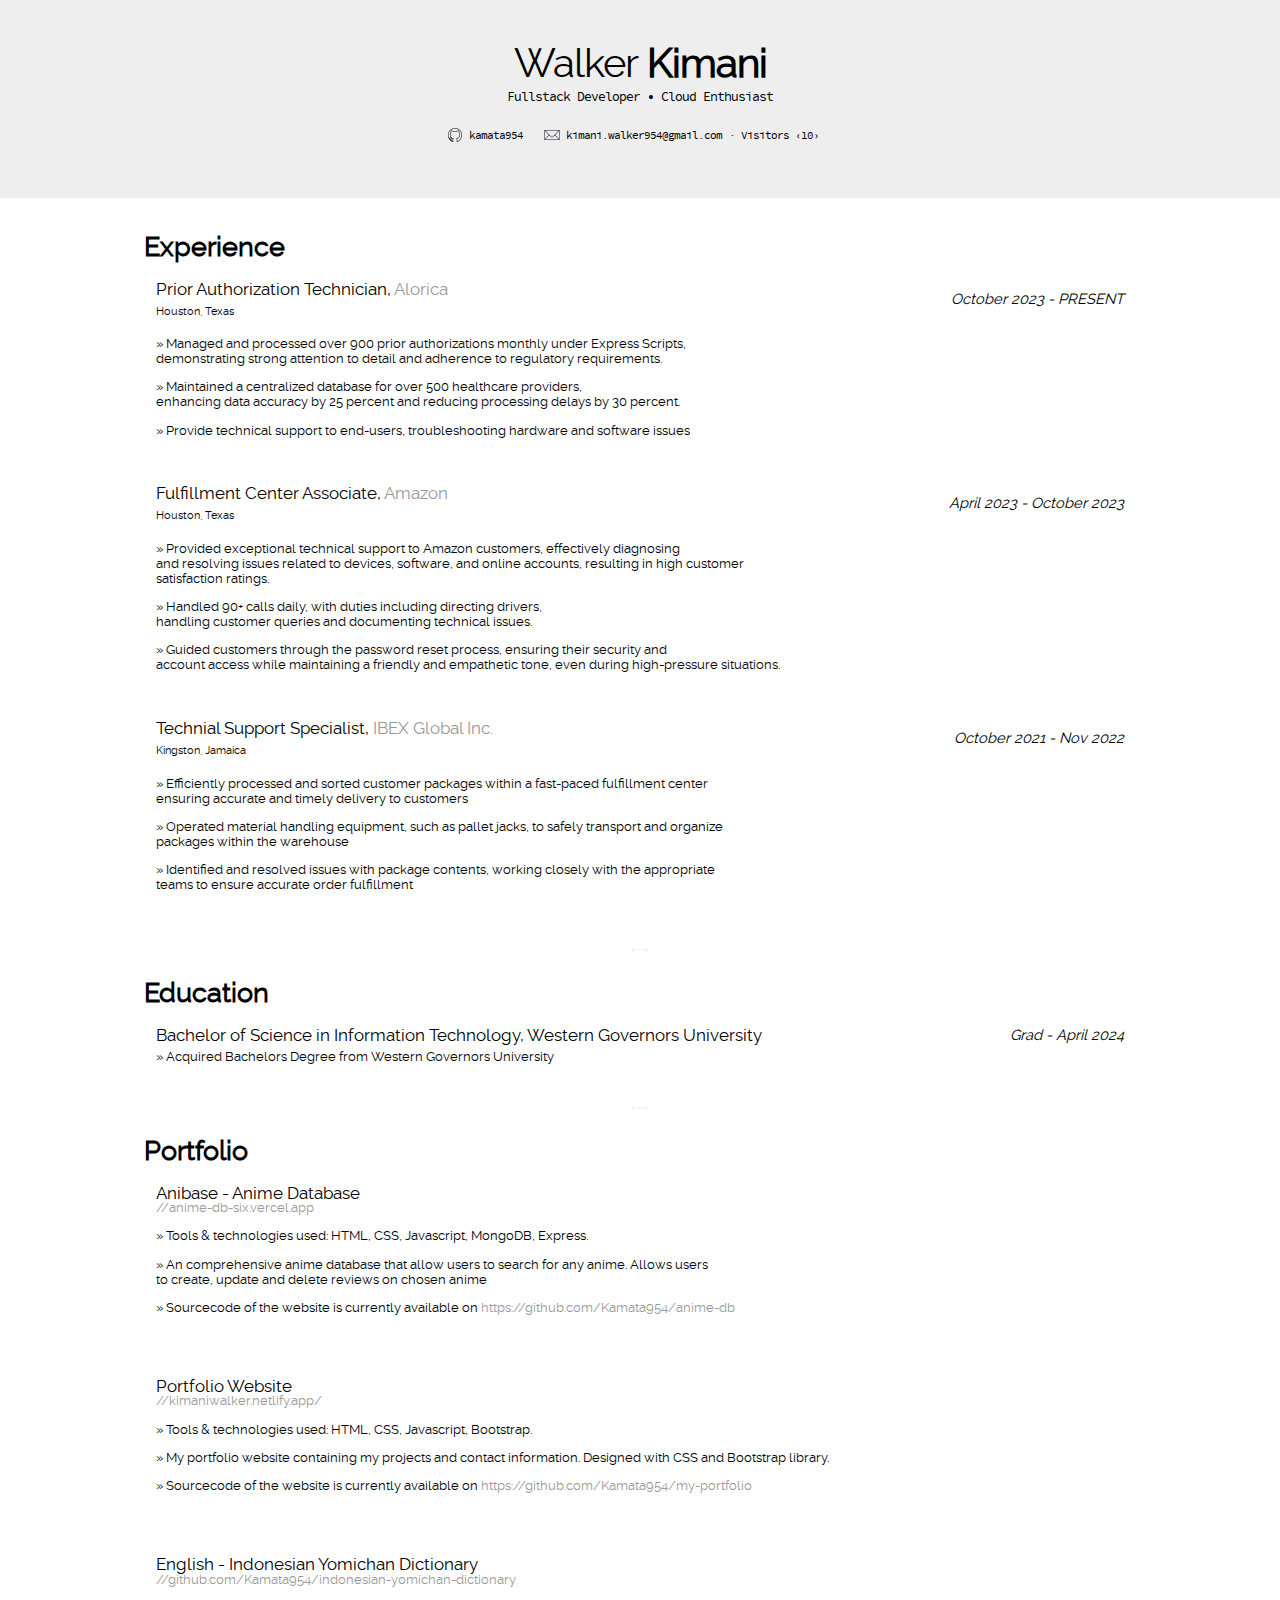
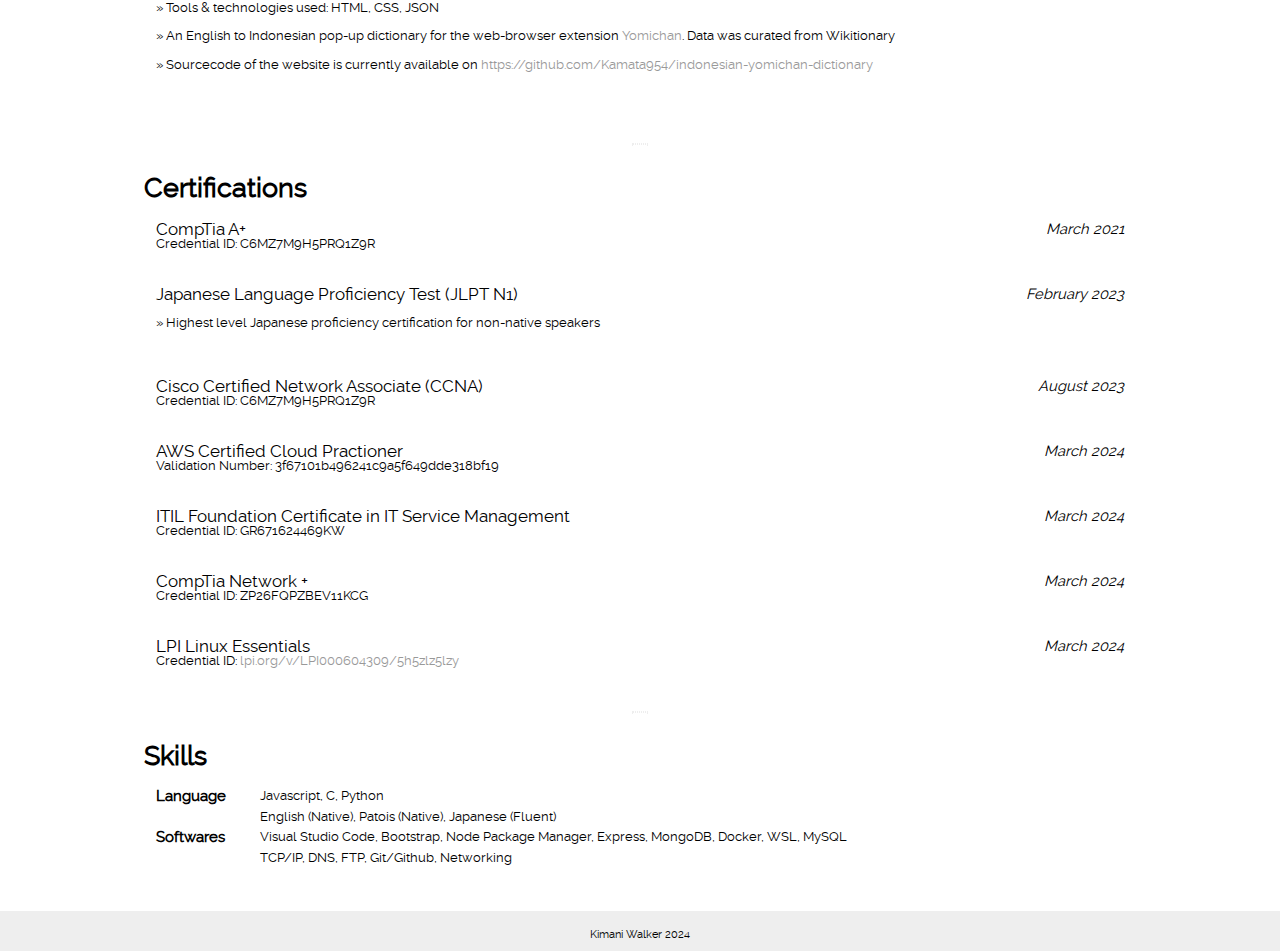
==== resume-site/index.html @ 2ffd1691 "IaC first commit" ====
<!DOCTYPE html>
<html prefix="og: http://ogp.me/ns#" lang="en"> <head>
    <meta charset="utf-8">
    <meta name="viewport" content="initial-scale=1, user-scalable=0">
    <meta name="description" content="Kimani Walker - Yet another software engineer.">
    <link rel="shortcut icon" href="favicon.ico" type="image/x-icon">
    <link rel="apple-touch-icon-precomposed" href="favicon.ico">
    <title>kimani.walker</title>
    <link href="./static/styles.css" rel="stylesheet" type="text/css">
    <script type="text/javascript" src="static/main.js"></script>
</head>
<body>
    <header>
        <div class="name"><span class="last">Walker</span> <span class="first">Kimani</span></div>
        <div class="job">Fullstack Developer &#8226; Cloud Enthusiast</div>
        <div class="info">
            <!-- Icons by W3C Creation Lab -->
            <img src="./static/img/github.png" alt="github"> <a href="https://github.com/Kamata954">kamata954</a> &emsp;
            <img src="./static/img/email.png" alt="email"> <a href="mailto:kimani.walker954@gmail.com">kimani.walker954@gmail.com</a>&thinsp; &middot;
            <a >Visitors</a>
            &lsaquo;<a id="replaceme">10</a>&rsaquo; &emsp;
            </div>
        <div class="neck"></div>
    </header>
    <div class="ram"></div>
    <div class="wrapper">
        <div class="container">
            <div class="experience">
                <h1>Experience</h1>
                <table>
                    <tr>
                        <td class="title">Prior Authorization Technician, <a href="https://www.alorica.com/">Alorica</a><br><span class="elapsed">Houston, Texas</span></td>
                        <td class="duration">October 2023 - PRESENT<span class="elapsed"><br></span></td>
                    </tr>
                    <tr>
                        <td colspan=2 class="description">
                            <p>&raquo; Managed and processed over 900 prior authorizations monthly under Express Scripts,<br> demonstrating strong attention to detail and adherence to regulatory requirements.</p>
                            <p>&raquo; Maintained a centralized database for over 500 healthcare providers, <br> enhancing data accuracy by 25 percent and reducing processing delays by 30 percent.</p>
                            <p>&raquo; Provide technical support to end-users, troubleshooting hardware and software issues</p>
                        </td>
                    </tr>
                </table>
                <table>
                    <tr>
                        <td class="title">Fulfillment Center Associate, <a href="https://www.amazon.jobs/en/">Amazon</a><br><span class="elapsed">Houston, Texas</span></td>
                        <td class="duration">April 2023 - October 2023<span class="elapsed"><br></span></td>
                    </tr>
                    <tr>
                        <td colspan=2 class="description">
                            <p>&raquo; Provided exceptional technical support to Amazon customers, effectively diagnosing <br> and resolving issues related to devices,  software, and online accounts, resulting in high customer <br> satisfaction ratings.</p>
                            <p>&raquo; Handled 90+ calls daily, with duties including directing drivers,<br> handling customer queries and documenting technical issues.</p>
                            <p>&raquo; Guided customers through the password reset process, ensuring their security and <br> account access while maintaining a friendly and empathetic tone, even during high-pressure situations.</p>
                        </td>
                    </tr>
                </table>
                <table>
                    <tr>
                        <td class="title">Technial Support Specialist, <a href="https://investors.ibex.co/news-events/news-releases/">IBEX Global Inc.</a><br><span class="elapsed">Kingston, Jamaica</span></td>
                        <td class="duration">October 2021 - Nov 2022<span class="elapsed"><br></span></td>
                    </tr>
                    <tr>
                        <td colspan=2 class="description">
                            <p>&raquo; Efficiently processed and sorted customer packages within a fast-paced fulfillment center <br> ensuring accurate and timely delivery to customers</p>
                            <p>&raquo; Operated material handling equipment, such as pallet jacks, to safely transport and organize <br> packages within the warehouse</p>
                            <p>&raquo; Identified and resolved issues with package contents, working closely with the appropriate <br> teams to ensure accurate order fulfillment</p>
                        </td>
                    </tr>
                </table>
            </div>
            <hr>
            <div class="education">
                <h1>Education</h1>
                <table>
                    <tr>
                        <td class="title">Bachelor of Science in Information Technology, Western Governors University</td>
                        <td class="duration">Grad - April 2024<span class="elapsed"><br></span></td>
                    </tr>
                    <tr>
                        <td colspan=2 class="description">&raquo; Acquired Bachelors Degree from Western Governors University
                        </td>
                    </tr>
                </table>
            </div>
            <hr>
            <div class="portfolio">
                <h1>Portfolio</h1>
                <table>
                    <tr>
                        <td class="title">Anibase - Anime Database</td>
                        <td class="duration"><span class="elapsed"><br></span></td>
                    </tr>
                    <tr>
                        <td colspan=2 class="description">
                            <div style="margin-top:-5pt;"><a href="https://anime-db-six.vercel.app/">//anime-db-six.vercel.app</a></div>
                            <p> &raquo; Tools & technologies used: HTML, CSS, Javascript, MongoDB, Express.</p>
                            <p> &raquo; An comprehensive anime database that allow users to search for any anime. Allows users <br>to create, update and delete reviews on chosen anime</p>
                            <p> &raquo; Sourcecode of the website is currently available on <a href="https://github.com/Kamata954/anime-db">https://github.com/Kamata954/anime-db</a></p>
                            <br>
                        </td>
                    </tr>
                </table>
                <table>
                    <tr>
                        <td class="title">Portfolio Website</td>
                        <td class="duration"><span class="elapsed"><br></span></td>
                    </tr>
                    <tr>
                        <td colspan=2 class="description">
                            <div style="margin-top:-5pt;"><a href="https://kimaniwalker.netlify.app/">//kimaniwalker.netlify.app/</a></div>
                            <p> &raquo; Tools & technologies used: HTML, CSS, Javascript, Bootstrap.</p>
                            <p> &raquo; My portfolio website containing my projects and contact information. Designed with CSS and Bootstrap library.</p>
                            <p> &raquo; Sourcecode of the website is currently available on <a href="https://github.com/Kamata954/my-portfolio">https://github.com/Kamata954/my-portfolio</a></p>
                            <br>
                        </td>
                    </tr>
                </table>
                <table>
                    <tr>
                        <td class="title">English - Indonesian Yomichan Dictionary</td>
                        <td class="duration"><span class="elapsed"><br></span></td>
                    </tr>
                    <tr>
                        <td colspan=2 class="description">
                            <div style="margin-top:-5pt;"><a href="https://github.com/Kamata954/indonesian-yomichan-dictionary">//github.com/Kamata954/indonesian-yomichan-dictionary</a></div>
                            <p> &raquo; Tools & technologies used: HTML, CSS, JSON</p>
                            <p> &raquo; An English to Indonesian pop-up dictionary for the web-browser extension <a href="https://foosoft.net/projects/yomichan/">Yomichan</a>. Data was curated from Wikitionary</p>
                            <p> &raquo; Sourcecode of the website is currently available on <a href="https://github.com/Kamata954/indonesian-yomichan-dictionary">https://github.com/Kamata954/indonesian-yomichan-dictionary</a></p>
                            <br>
                        </td>
                    </tr>
                </table>
            </div>
            <hr>

            <div class="patent">
                <h1>Certifications</h1>
                <table>
                    <tr>
                        <td class="title">CompTia A+ </td>
                        <td class="duration">March 2021</td>
                    </tr>
                    <tr>
                        <td colspan=2 class="description">
                            <div style="margin-top:-5pt;">Credential ID: C6MZ7M9H5PRQ1Z9R</div>
                        </td>
                    </tr>
                </table>
                <table>
                    <tr>
                        <td class="title">Japanese Language Proficiency Test (JLPT N1) </td>
                        <td class="duration">February 2023</td>
                    </tr>
                    <tr>
                        <td colspan=2 class="description">
                            <div style="margin-top:-5pt;"></div>
                            <p>&raquo; Highest level Japanese proficiency certification for non-native speakers</p>
                        </td>
                    </tr>
                </table>
                <table>
                    <tr>
                        <td class="title">Cisco Certified Network Associate (CCNA)</td>
                        <td class="duration">August 2023</td>
                    </tr>
                    <tr>
                        <td colspan=2 class="description">
                            <div style="margin-top:-5pt;">Credential ID: C6MZ7M9H5PRQ1Z9R </div>
                        </td>
                    </tr>
                </table>
                <table>
                    <tr>
                        <td class="title">AWS Certified Cloud Practioner</td>
                        <td class="duration">March 2024</td>
                    </tr>
                    <tr>
                        <td colspan=2 class="description">
                            <div style="margin-top:-5pt;">Validation Number: 3f67101b496241c9a5f649dde318bf19 </div>
                        </td>
                    </tr>
                </table>
                <table>
                    <tr>
                        <td class="title">ITIL Foundation Certificate in IT Service Management</td>
                        <td class="duration">March 2024</td>
                    </tr>
                    <tr>
                        <td colspan=2 class="description">
                            <div style="margin-top:-5pt;">Credential ID: GR671624469KW </div>
                        </td>
                    </tr>
                </table>
                <table>
                    <tr>
                        <td class="title">CompTia Network +</td>
                        <td class="duration">March 2024</td>
                    </tr>
                    <tr>
                        <td colspan=2 class="description">
                            <div style="margin-top:-5pt;">Credential ID: ZP26FQPZBEV11KCG </div>
                        </td>
                    </tr>
                </table>
                <table>
                    <tr>
                        <td class="title">LPI Linux Essentials</td>
                        <td class="duration">March 2024</td>
                    </tr>
                    <tr>
                        <td colspan=2 class="description">
                            <div style="margin-top:-5pt;">Credential ID: <a href="lpi.org/v/LPI000604309/5h5zlz5lzy">lpi.org/v/LPI000604309/5h5zlz5lzy</a></div>
                        </td>
                    </tr>
                </table>
            </div>
            <hr>
            <div class="skills">
                <h1>Skills</h1>
                <table>
                    <tr>
                        <td class="title">Language</td>
                        <td class="description">Javascript, C, Python</td>
                    </tr>
                    <tr>
                        <td class="title"></td>
                        <td class="description">English (Native), Patois (Native), Japanese (Fluent)</td>
                    </tr>
                    <tr>
                        <td class="title">Softwares</td>
                        <td class="description">Visual Studio Code, Bootstrap, Node Package Manager, Express, MongoDB, Docker, WSL, MySQL</td>
                    </tr>
                    <tr>
                        <td class="title"></td>
                        <td class="description">TCP/IP, DNS, FTP, Git/Github, Networking</td>
                    </tr>
                </table>
            </div>
        </div>
    </div>
    <footer>
        Kimani Walker 2024
    </footer>
   </body>
</html>
---- resume-site/static/styles.css ----
/*
           d8                            
   d88~\ _d88__ Y88b  / 888-~88e  888-~\ 
  C888    888    Y888/  888  888b 888    
   Y88b   888     Y8/   888  8888 888    
    888D  888      Y    888  888P 888    
  \_88P   "88_/   /     888-_88"  888    
                _/      888              

                   Copyright 2016 stypr.

*/

@font-face {
    font-family: 'Raleway';
    src: local('Raleway'), url('./font/raleway-regular-webfont.eot');
    src: url('./font/raleway-regular-webfont.eot?#iefix') format('embedded-opentype'),
         url('./font/raleway-regular-webfont.woff2') format('woff2'),
         url('./font/raleway-regular-webfont.woff') format('woff'),
         url('./font/raleway-regular-webfont.ttf') format('truetype'),
         url('./font/raleway-regular-webfont.svg#ralewayregular') format('svg');
    font-weight: normal;
    font-style: normal;
}

@font-face {
    font-family: 'Source Code Pro';
    src: local('Source Code Pro'), url('./font/sourcecodepro-regular-webfont.eot');
    src: url('./font/sourcecodepro-regular-webfont.eot?#iefix') format('embedded-opentype'),
         url('./font/sourcecodepro-regular-webfont.woff2') format('woff2'),
         url('./font/sourcecodepro-regular-webfont.woff') format('woff'),
         url('./font/sourcecodepro-regular-webfont.ttf') format('truetype'),
         url('./font/sourcecodepro-regular-webfont.svg#source_code_proregular') format('svg');
    font-weight: normal;
    font-style: normal;
}

* {
    font-family: "Raleway", sans-serif;
}

body,
html {
    background-color:#eee;
    margin: 0;
    padding: 0;
}

a:link, a:visited {
    color: #999;
    text-decoration: none;
}

a:active,
a:hover {
    color: #777;
}

header {
    background-color: #eee;
    width: 100%;
    height: 145px;
    padding-top: 30pt;
    text-align: center;
    margin-bottom: 10pt;
}


header a:link,
header a:visited {
    color: #000;
    text-decoration: none;
}

header a:active,
header a:hover {
    color: #777;
    text-decoration:underline;
}

header img {
    margin-bottom:-3pt;
    width:16px;
    image-rendering: auto;
}

header * {
    font-family: "Source Code Pro", monospace;
    letter-spacing: -1px;
}

header .name * {
    font-family: "Raleway";
    font-size: 30pt;
}

header .name .last {
    font-size: 30pt;
}

header .name .first {
    font-weight: 600;
}

header .job {
    font-size: 10pt;
}

header .info {
    font-size: 8pt;
    padding-top: 15pt;
    padding-left: 10pt;
    padding-right: 10pt;
}

@media (max-width:500px){
    header img{
        width: 14px;
    }
    header .info a{
        font-size: 7pt;
    }
}

header .neck {
    margin: 0 auto; 
    background: url(./logo.png) no-repeat center center; 
    width:32px; height:32px;
    background-size: cover;
    opacity:0.45;
    margin:5px 5px;
    bottom:0;
    right:0;
    position:fixed;
    image-rendering: auto;
}

.wrapper{
    width:100%;
    background-color:#fff;
}

.container {
    background-color: #fff;
    max-width: 1000px;
    margin: 0 auto;
    padding-top: 15px;
    padding-bottom: 30px;
}

.container hr {
    width: 10pt;
    border: 1px dotted #eee;
    margin-top: 20pt;
    margin-bottom: 20pt;
}

.container h1 {
    padding-left: 3pt;
    margin-bottom: 0pt;
    font-size: 20pt;
    font-weight: 600;
}

.container table {
    width: 100%;
    padding: 10pt;
}

.container table .title {
    font-weight: 500;
    font-size: 13pt;
}

.container table .duration {
    font-size: 11pt;
    font-weight: 300;
    text-align: right;
    font-style: italic;
}

.container table .description {
    font-size: 10pt;
    font-weight: 300;
}

.container .note {
    font-size: 11pt;
    padding-left: 10pt;
    font-weight: 300;
}

.container .achievement table .year {
    font-weight: 300;
    font-size: 11pt;
    padding-left: 20pt;
    width: 40px;
}

.container .achievement table .description {
    font-weight: 400;
    font-size: 11pt;
}

.container .skills .title {
    font-weight: 600;
    font-size: 11pt;
    width: 100px;
}

footer {
    background-color: #eee;
    text-align: center;
    font-size: 8pt;
    padding-top: 10px;
    padding-bottom:2pt;
    width: 100%;
    min-height: 10pt;
    margin-top: 5pt;
    margin-bottom:5pt;
}

.elapsed {
    font-size: 8pt;
}

.progress-container {
    width:100%;
    height:1em;
    position:relative;
    background-color:#f1f1f1;
    /*margin: 0px 10px; */
}

.progressbar {
    background-color:#757575;
    height:100%;
    position:absolute;
    line-height:inherit;
}

.progress-status {
    padding:0;
    margin:0;
    font-size:9pt;
    display:inline;
}

.right {
    float: right;
}

@media(max-width:800px){
    body{
        margin-left: 0;
        margin-right: 0;
    }
}
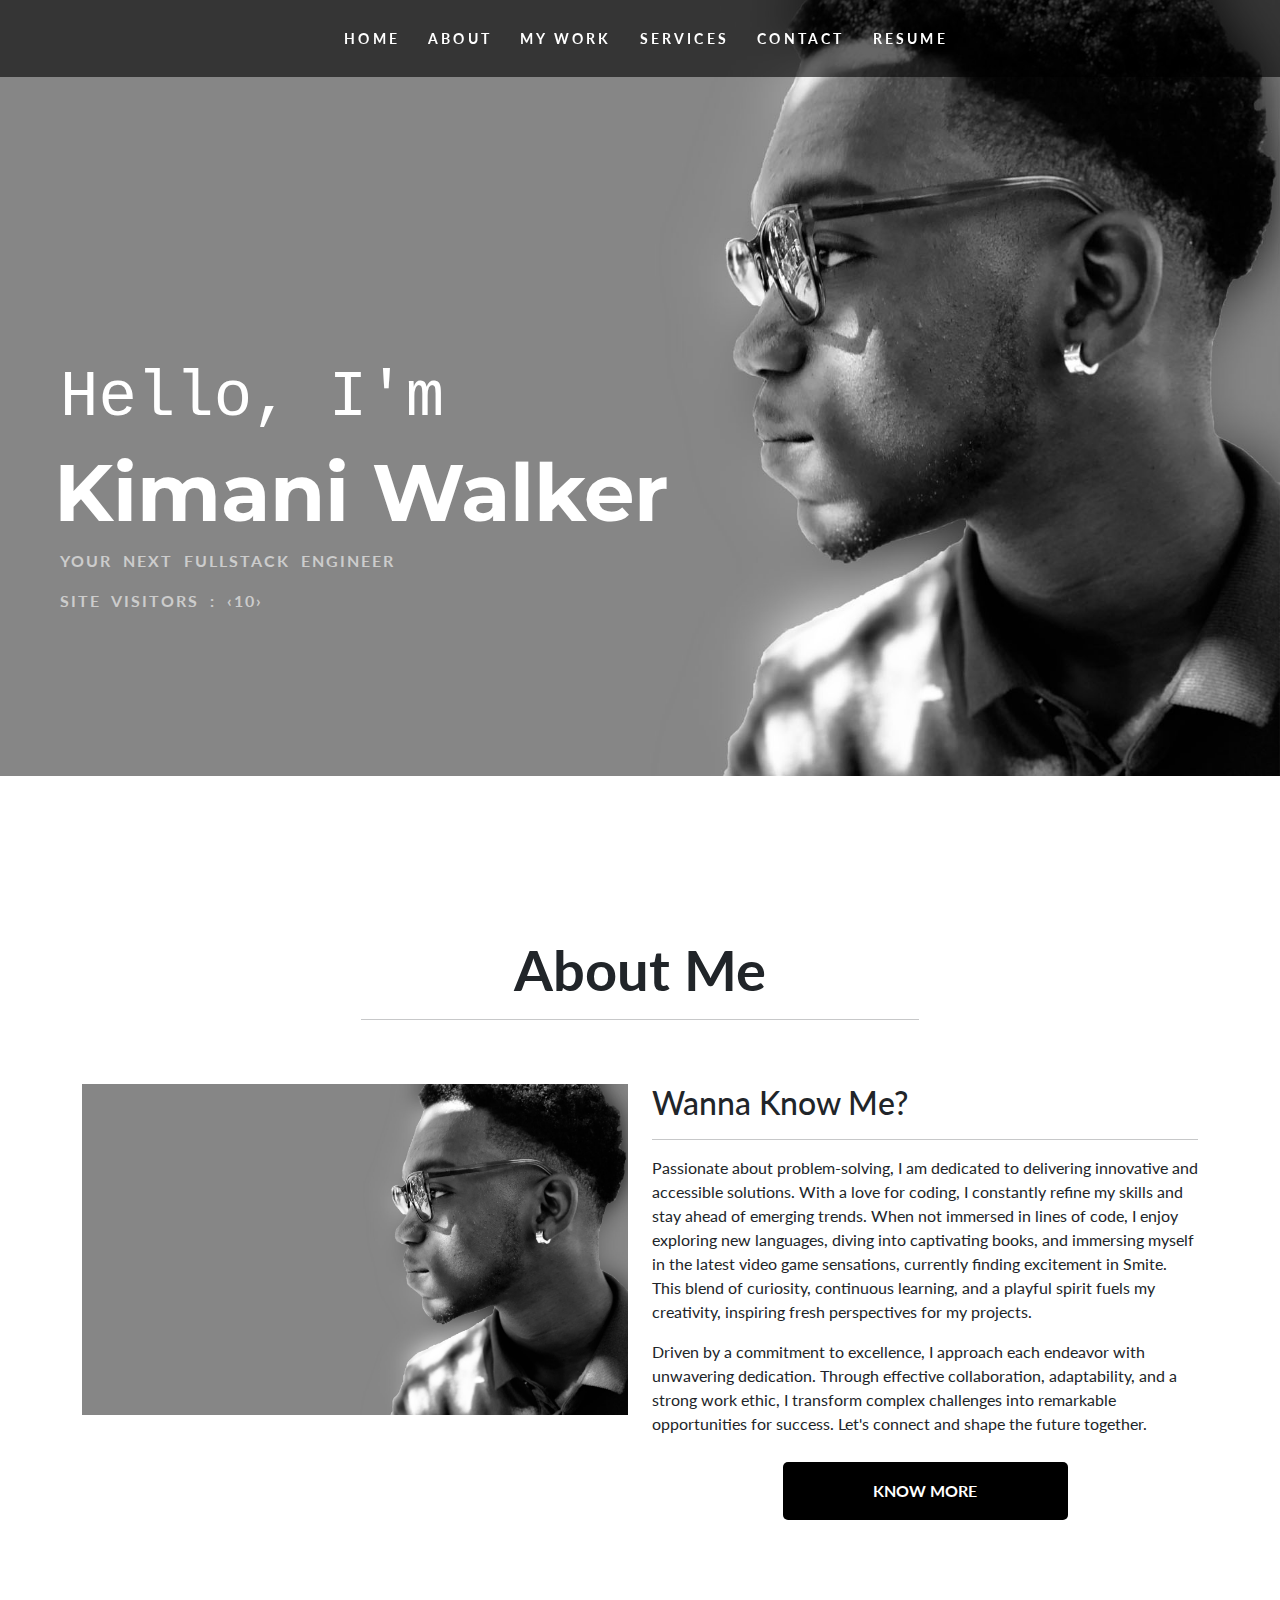
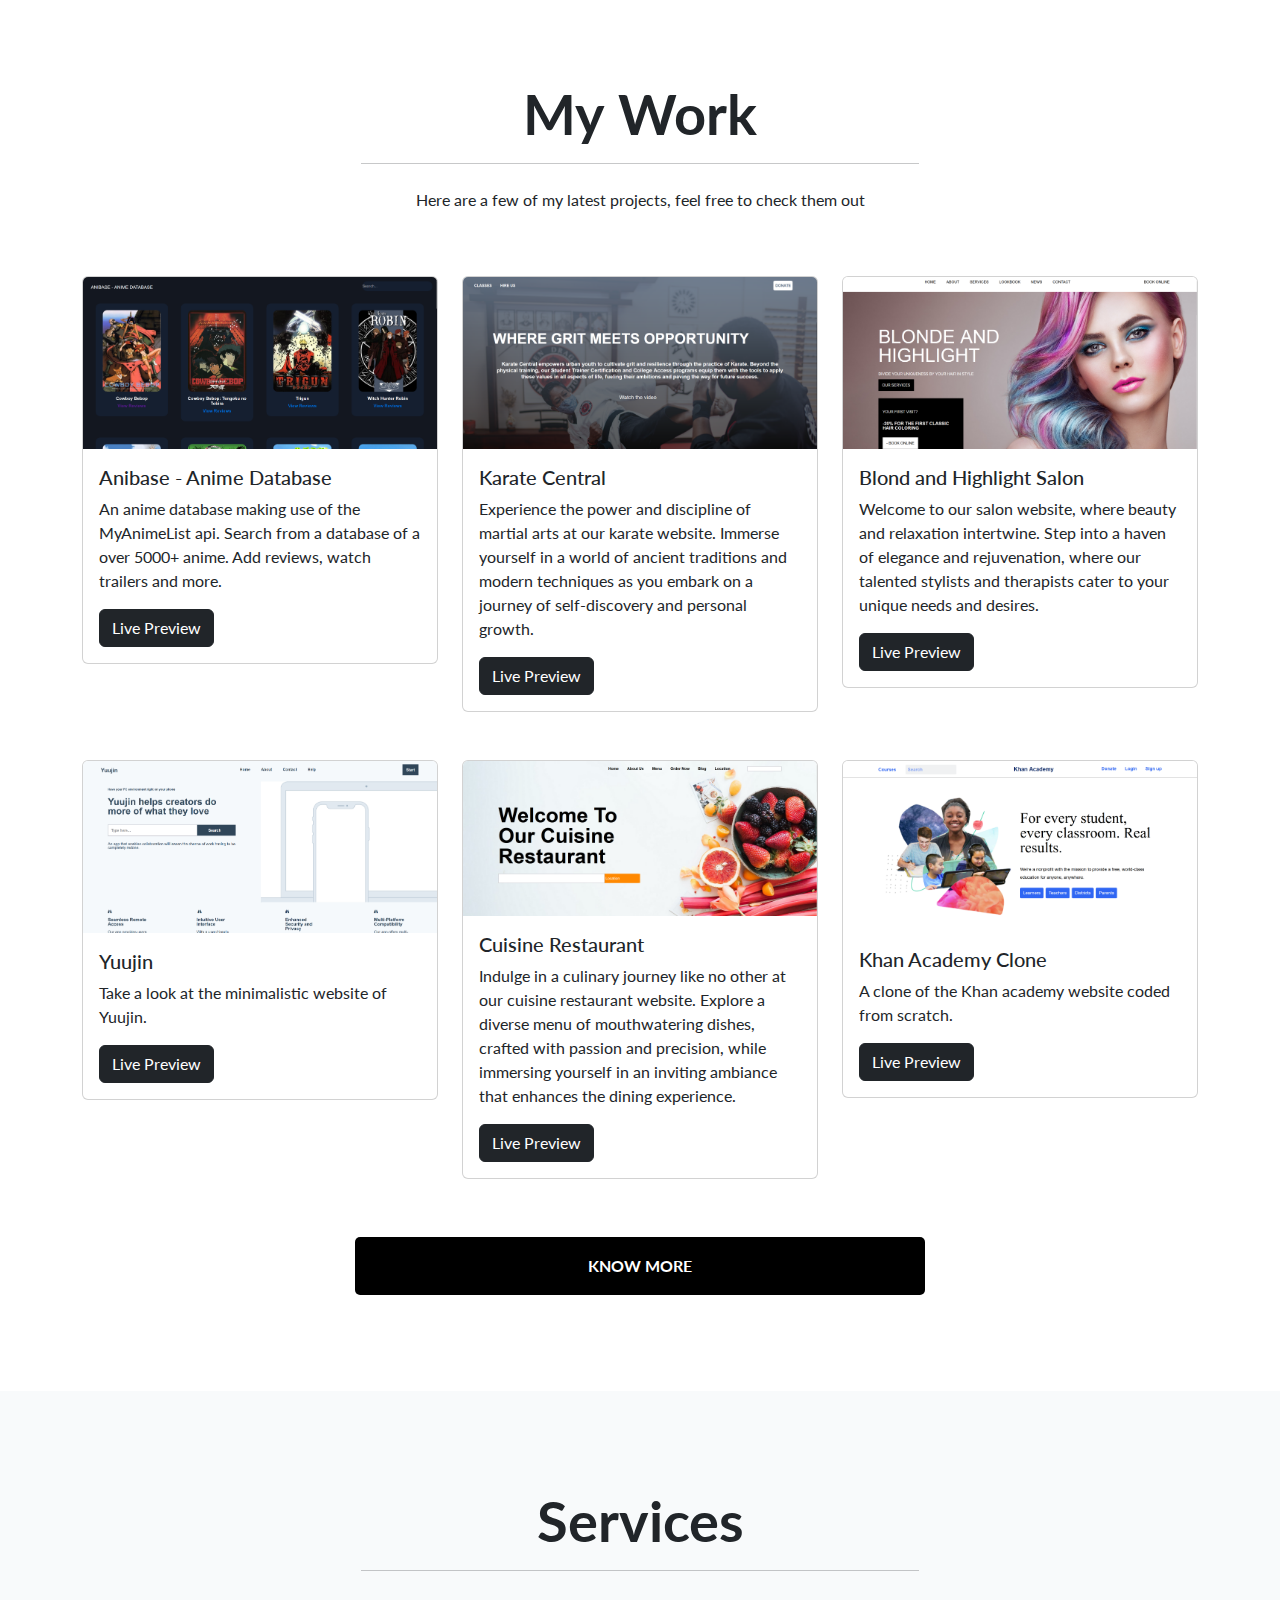
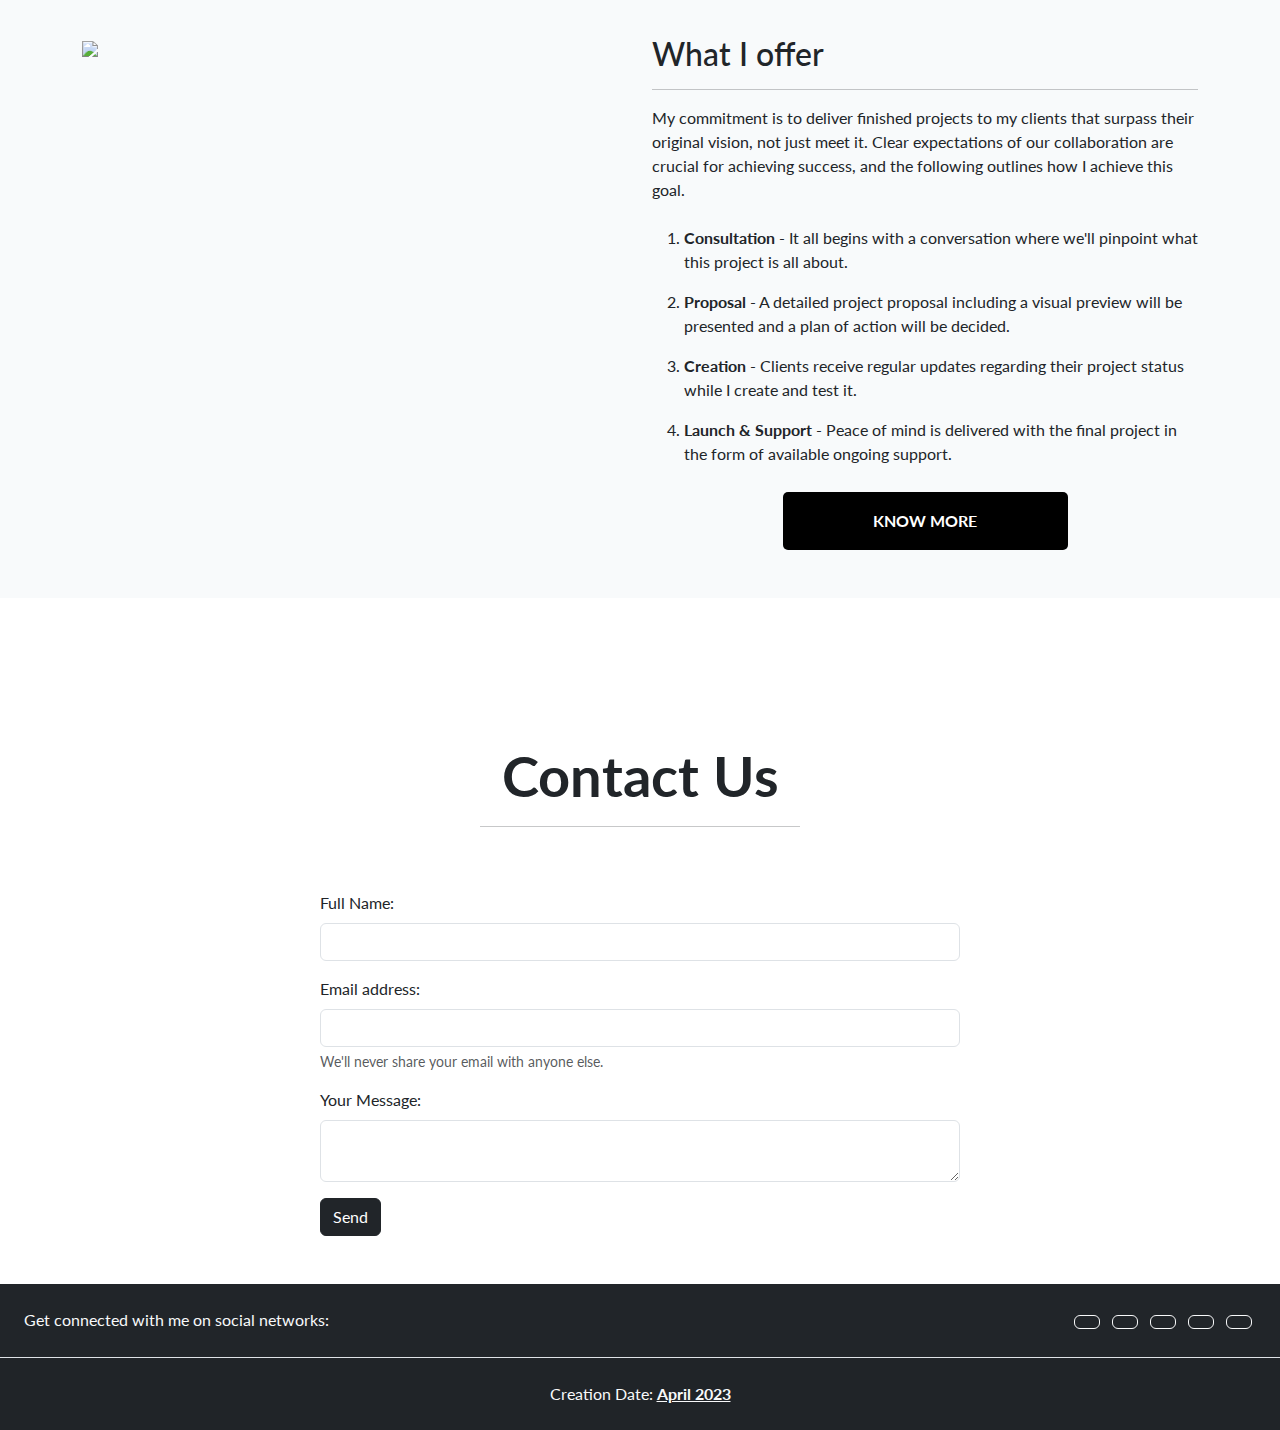
==== commit 3fe24f45: "updated to cloud portfolio/resume" ====
--- a/resume-site/index.html
+++ b/resume-site/index.html
@@ -1,244 +1,297 @@
-<!DOCTYPE html>
-<html prefix="og: http://ogp.me/ns#" lang="en"> <head>
-    <meta charset="utf-8">
-    <meta name="viewport" content="initial-scale=1, user-scalable=0">
-    <meta name="description" content="Kimani Walker - Yet another software engineer.">
-    <link rel="shortcut icon" href="favicon.ico" type="image/x-icon">
-    <link rel="apple-touch-icon-precomposed" href="favicon.ico">
-    <title>kimani.walker</title>
-    <link href="./static/styles.css" rel="stylesheet" type="text/css">
-    <script type="text/javascript" src="static/main.js"></script>
-</head>
-<body>
-    <header>
-        <div class="name"><span class="last">Walker</span> <span class="first">Kimani</span></div>
-        <div class="job">Fullstack Developer &#8226; Cloud Enthusiast</div>
-        <div class="info">
-            <!-- Icons by W3C Creation Lab -->
-            <img src="./static/img/github.png" alt="github"> <a href="https://github.com/Kamata954">kamata954</a> &emsp;
-            <img src="./static/img/email.png" alt="email"> <a href="mailto:kimani.walker954@gmail.com">kimani.walker954@gmail.com</a>&thinsp; &middot;
-            <a >Visitors</a>
-            &lsaquo;<a id="replaceme">10</a>&rsaquo; &emsp;
-            </div>
-        <div class="neck"></div>
-    </header>
-    <div class="ram"></div>
-    <div class="wrapper">
-        <div class="container">
-            <div class="experience">
-                <h1>Experience</h1>
-                <table>
-                    <tr>
-                        <td class="title">Prior Authorization Technician, <a href="https://www.alorica.com/">Alorica</a><br><span class="elapsed">Houston, Texas</span></td>
-                        <td class="duration">October 2023 - PRESENT<span class="elapsed"><br></span></td>
-                    </tr>
-                    <tr>
-                        <td colspan=2 class="description">
-                            <p>&raquo; Managed and processed over 900 prior authorizations monthly under Express Scripts,<br> demonstrating strong attention to detail and adherence to regulatory requirements.</p>
-                            <p>&raquo; Maintained a centralized database for over 500 healthcare providers, <br> enhancing data accuracy by 25 percent and reducing processing delays by 30 percent.</p>
-                            <p>&raquo; Provide technical support to end-users, troubleshooting hardware and software issues</p>
-                        </td>
-                    </tr>
-                </table>
-                <table>
-                    <tr>
-                        <td class="title">Fulfillment Center Associate, <a href="https://www.amazon.jobs/en/">Amazon</a><br><span class="elapsed">Houston, Texas</span></td>
-                        <td class="duration">April 2023 - October 2023<span class="elapsed"><br></span></td>
-                    </tr>
-                    <tr>
-                        <td colspan=2 class="description">
-                            <p>&raquo; Provided exceptional technical support to Amazon customers, effectively diagnosing <br> and resolving issues related to devices,  software, and online accounts, resulting in high customer <br> satisfaction ratings.</p>
-                            <p>&raquo; Handled 90+ calls daily, with duties including directing drivers,<br> handling customer queries and documenting technical issues.</p>
-                            <p>&raquo; Guided customers through the password reset process, ensuring their security and <br> account access while maintaining a friendly and empathetic tone, even during high-pressure situations.</p>
-                        </td>
-                    </tr>
-                </table>
-                <table>
-                    <tr>
-                        <td class="title">Technial Support Specialist, <a href="https://investors.ibex.co/news-events/news-releases/">IBEX Global Inc.</a><br><span class="elapsed">Kingston, Jamaica</span></td>
-                        <td class="duration">October 2021 - Nov 2022<span class="elapsed"><br></span></td>
-                    </tr>
-                    <tr>
-                        <td colspan=2 class="description">
-                            <p>&raquo; Efficiently processed and sorted customer packages within a fast-paced fulfillment center <br> ensuring accurate and timely delivery to customers</p>
-                            <p>&raquo; Operated material handling equipment, such as pallet jacks, to safely transport and organize <br> packages within the warehouse</p>
-                            <p>&raquo; Identified and resolved issues with package contents, working closely with the appropriate <br> teams to ensure accurate order fulfillment</p>
-                        </td>
-                    </tr>
-                </table>
-            </div>
-            <hr>
-            <div class="education">
-                <h1>Education</h1>
-                <table>
-                    <tr>
-                        <td class="title">Bachelor of Science in Information Technology, Western Governors University</td>
-                        <td class="duration">Grad - April 2024<span class="elapsed"><br></span></td>
-                    </tr>
-                    <tr>
-                        <td colspan=2 class="description">&raquo; Acquired Bachelors Degree from Western Governors University
-                        </td>
-                    </tr>
-                </table>
-            </div>
-            <hr>
-            <div class="portfolio">
-                <h1>Portfolio</h1>
-                <table>
-                    <tr>
-                        <td class="title">Anibase - Anime Database</td>
-                        <td class="duration"><span class="elapsed"><br></span></td>
-                    </tr>
-                    <tr>
-                        <td colspan=2 class="description">
-                            <div style="margin-top:-5pt;"><a href="https://anime-db-six.vercel.app/">//anime-db-six.vercel.app</a></div>
-                            <p> &raquo; Tools & technologies used: HTML, CSS, Javascript, MongoDB, Express.</p>
-                            <p> &raquo; An comprehensive anime database that allow users to search for any anime. Allows users <br>to create, update and delete reviews on chosen anime</p>
-                            <p> &raquo; Sourcecode of the website is currently available on <a href="https://github.com/Kamata954/anime-db">https://github.com/Kamata954/anime-db</a></p>
-                            <br>
-                        </td>
-                    </tr>
-                </table>
-                <table>
-                    <tr>
-                        <td class="title">Portfolio Website</td>
-                        <td class="duration"><span class="elapsed"><br></span></td>
-                    </tr>
-                    <tr>
-                        <td colspan=2 class="description">
-                            <div style="margin-top:-5pt;"><a href="https://kimaniwalker.netlify.app/">//kimaniwalker.netlify.app/</a></div>
-                            <p> &raquo; Tools & technologies used: HTML, CSS, Javascript, Bootstrap.</p>
-                            <p> &raquo; My portfolio website containing my projects and contact information. Designed with CSS and Bootstrap library.</p>
-                            <p> &raquo; Sourcecode of the website is currently available on <a href="https://github.com/Kamata954/my-portfolio">https://github.com/Kamata954/my-portfolio</a></p>
-                            <br>
-                        </td>
-                    </tr>
-                </table>
-                <table>
-                    <tr>
-                        <td class="title">English - Indonesian Yomichan Dictionary</td>
-                        <td class="duration"><span class="elapsed"><br></span></td>
-                    </tr>
-                    <tr>
-                        <td colspan=2 class="description">
-                            <div style="margin-top:-5pt;"><a href="https://github.com/Kamata954/indonesian-yomichan-dictionary">//github.com/Kamata954/indonesian-yomichan-dictionary</a></div>
-                            <p> &raquo; Tools & technologies used: HTML, CSS, JSON</p>
-                            <p> &raquo; An English to Indonesian pop-up dictionary for the web-browser extension <a href="https://foosoft.net/projects/yomichan/">Yomichan</a>. Data was curated from Wikitionary</p>
-                            <p> &raquo; Sourcecode of the website is currently available on <a href="https://github.com/Kamata954/indonesian-yomichan-dictionary">https://github.com/Kamata954/indonesian-yomichan-dictionary</a></p>
-                            <br>
-                        </td>
-                    </tr>
-                </table>
-            </div>
-            <hr>
-
-            <div class="patent">
-                <h1>Certifications</h1>
-                <table>
-                    <tr>
-                        <td class="title">CompTia A+ </td>
-                        <td class="duration">March 2021</td>
-                    </tr>
-                    <tr>
-                        <td colspan=2 class="description">
-                            <div style="margin-top:-5pt;">Credential ID: C6MZ7M9H5PRQ1Z9R</div>
-                        </td>
-                    </tr>
-                </table>
-                <table>
-                    <tr>
-                        <td class="title">Japanese Language Proficiency Test (JLPT N1) </td>
-                        <td class="duration">February 2023</td>
-                    </tr>
-                    <tr>
-                        <td colspan=2 class="description">
-                            <div style="margin-top:-5pt;"></div>
-                            <p>&raquo; Highest level Japanese proficiency certification for non-native speakers</p>
-                        </td>
-                    </tr>
-                </table>
-                <table>
-                    <tr>
-                        <td class="title">Cisco Certified Network Associate (CCNA)</td>
-                        <td class="duration">August 2023</td>
-                    </tr>
-                    <tr>
-                        <td colspan=2 class="description">
-                            <div style="margin-top:-5pt;">Credential ID: C6MZ7M9H5PRQ1Z9R </div>
-                        </td>
-                    </tr>
-                </table>
-                <table>
-                    <tr>
-                        <td class="title">AWS Certified Cloud Practioner</td>
-                        <td class="duration">March 2024</td>
-                    </tr>
-                    <tr>
-                        <td colspan=2 class="description">
-                            <div style="margin-top:-5pt;">Validation Number: 3f67101b496241c9a5f649dde318bf19 </div>
-                        </td>
-                    </tr>
-                </table>
-                <table>
-                    <tr>
-                        <td class="title">ITIL Foundation Certificate in IT Service Management</td>
-                        <td class="duration">March 2024</td>
-                    </tr>
-                    <tr>
-                        <td colspan=2 class="description">
-                            <div style="margin-top:-5pt;">Credential ID: GR671624469KW </div>
-                        </td>
-                    </tr>
-                </table>
-                <table>
-                    <tr>
-                        <td class="title">CompTia Network +</td>
-                        <td class="duration">March 2024</td>
-                    </tr>
-                    <tr>
-                        <td colspan=2 class="description">
-                            <div style="margin-top:-5pt;">Credential ID: ZP26FQPZBEV11KCG </div>
-                        </td>
-                    </tr>
-                </table>
-                <table>
-                    <tr>
-                        <td class="title">LPI Linux Essentials</td>
-                        <td class="duration">March 2024</td>
-                    </tr>
-                    <tr>
-                        <td colspan=2 class="description">
-                            <div style="margin-top:-5pt;">Credential ID: <a href="lpi.org/v/LPI000604309/5h5zlz5lzy">lpi.org/v/LPI000604309/5h5zlz5lzy</a></div>
-                        </td>
-                    </tr>
-                </table>
-            </div>
-            <hr>
-            <div class="skills">
-                <h1>Skills</h1>
-                <table>
-                    <tr>
-                        <td class="title">Language</td>
-                        <td class="description">Javascript, C, Python</td>
-                    </tr>
-                    <tr>
-                        <td class="title"></td>
-                        <td class="description">English (Native), Patois (Native), Japanese (Fluent)</td>
-                    </tr>
-                    <tr>
-                        <td class="title">Softwares</td>
-                        <td class="description">Visual Studio Code, Bootstrap, Node Package Manager, Express, MongoDB, Docker, WSL, MySQL</td>
-                    </tr>
-                    <tr>
-                        <td class="title"></td>
-                        <td class="description">TCP/IP, DNS, FTP, Git/Github, Networking</td>
-                    </tr>
-                </table>
-            </div>
-        </div>
-    </div>
-    <footer>
-        Kimani Walker 2024
-    </footer>
-   </body>
-</html>
+<!DOCTYPE html>
+<html lang="en">
+<head>
+    <meta charset="UTF-8">
+    <meta http-equiv="X-UA-Compatible" content="IE=edge">
+    <meta name="viewport" content="width=device-width, initial-scale=1.0">
+    <title>Portfolio</title>
+    <link rel="stylesheet" type="text/css" href="bootstrap/bootstrap.min.css">
+    <link rel="stylesheet" type="text/css" href="css/style.css">
+    <script src="https://kit.fontawesome.com/dcd81563f0.js" crossorigin="anonymous"></script>
+    <script src="https://cdn.jsdelivr.net/npm/bootstrap@5.3.0-alpha3/dist/js/bootstrap.bundle.min.js" integrity="sha384-ENjdO4Dr2bkBIFxQpeoTz1HIcje39Wm4jDKdf19U8gI4ddQ3GYNS7NTKfAdVQSZe" crossorigin="anonymous"></script>
+</head>
+<body data-spy="scroll" data-bs-target="#navbarSupportedContent">
+    <!-- Hero Start -->
+    <div id="home">
+        <nav class="navbar navbar-expand-lg navbar-dark bg-dark fixed-top">
+            <div class="container-fluid">
+                <button class="navbar-toggler" type="button" data-bs-toggle="collapse" data-bs-target="#navbarSupportedContent" aria-controls="navbarSupportedContent" aria-expanded="false" aria-label="Toggle navigation">
+                    <span class="navbar-toggler-icon"></span>
+                </button>
+
+              <div class="collapse navbar-collapse" id="navbarSupportedContent">
+                <ul class="navbar-nav mx-auto">
+                  <li class="nav-item">
+                    <a class="nav-link"  href="#home">Home</a>
+                  </li>
+                  <li class="nav-item">
+                    <a class="nav-link" href="#about">About</a>
+                  </li>
+                  <li class="nav-item">
+                    <a class="nav-link" href="#mywork">My Work</a>
+                  </li>
+                  <li class="nav-item">
+                    <a class="nav-link" href="#services">Services</a>
+                  </li>
+                  <li class="nav-item">
+                    <a class="nav-link" href="#contact">Contact</a>
+                  </li>
+                  <li class="nav-item">
+                    <a class="nav-link" href="resume/resume.html">Resume</a>
+                  </li>
+                </ul>
+
+              </div>
+            </div>
+        </nav>
+
+          <div class="background">
+            <img src="img/kimani3.jpg" class="img-fluid">
+          </div>
+
+          <div class="heading-content text-start">
+            <h5>Hello, I'm</h5>
+            <h1>Kimani Walker</h1>
+            <p>YOUR NEXT FULLSTACK ENGINEER</p>
+            <p>Site Visitors : &lsaquo;<span id="replaceme">10</span>&rsaquo;</p>
+          </div>
+
+    </div>
+    <!-- Hero End -->
+
+    <!-- About Start -->
+    <div id="about" class="offset mt-3 container pb-5">
+        <div class="post-heading text-center">
+            <h3 class="display-4 fw-bold pt-5">About Me</h3>
+            <hr class="w-50 mx-auto pb-5">
+        </div>
+        <div class="row">
+            <div class="col-lg-6 col-md-12 col-12">
+                <img src="img/kimani3.jpg" class="img-fluid">
+            </div>
+            <div class="col-lg-6 col-md-12 col-12">
+                <h2>Wanna Know Me?</h2>
+                <hr>
+                <p>Passionate about problem-solving, I am dedicated to delivering innovative and accessible solutions. With a love for coding, I constantly refine my skills and stay ahead of emerging trends. When not immersed in lines of code, I enjoy exploring new languages, diving into captivating books, and immersing myself in the latest video game sensations, currently finding excitement in Smite. This blend of curiosity, continuous learning, and a playful spirit fuels my creativity, inspiring fresh perspectives for my projects.</p>
+                <p>Driven by a commitment to excellence, I approach each endeavor with unwavering dedication. Through effective collaboration, adaptability, and a strong work ethic, I transform complex challenges into remarkable opportunities for success. Let's connect and shape the future together.</p>
+
+                <div class="row justify-content-center w-auto">
+                    <button class="btn w-50" href="#contact">
+                        <a href="#contact">Know More</a>
+                    </button>
+                </div>
+
+            </div>
+        </div>
+
+    </div>
+    <!-- About End -->
+
+    <!-- My Work Start -->
+    <div id="mywork" class="offset mt-3 container mb-5">
+        <div class="post-heading text-center">
+            <h3 class="display-4 fw-bold">My Work</h3>
+            <hr class="w-50 mx-auto pb-2">
+            <p class="pb-5">Here are a few of my latest projects, feel free to check them out</p>
+        </div>
+
+        <div class="row">
+            <div class="col-lg-4 col-md-6 col-12 pb-5">
+                <div class="card">
+                    <img src="img/anibase.PNG" class="card-img-top" alt="...">
+                    <div class="card-body">
+                      <h5 class="card-title">Anibase - Anime Database</h5>
+                      <p class="card-text">An anime database making use of the MyAnimeList api. Search from a database of a over 5000+ anime. Add reviews, watch trailers and more.</p>
+                      <a href="https://anime-db-six.vercel.app/" class="btn btn-dark">Live Preview</a>
+                    </div>
+                </div>
+            </div>
+
+            <div class="col-lg-4 col-md-6 col-12 pb-5">
+                <div class="card">
+                    <img src="img/karate.PNG" class="card-img-top" alt="...">
+                    <div class="card-body">
+                      <h5 class="card-title">Karate Central</h5>
+                      <p class="card-text">Experience the power and discipline of martial arts at our karate website. Immerse yourself in a world of ancient traditions and modern techniques as you embark on a journey of self-discovery and personal growth.</p>
+                      <a href="https://kamata954.github.io/karate-central/" class="btn btn-dark">Live Preview</a>
+                    </div>
+                </div>
+            </div>
+
+            <div class="col-lg-4 col-md-6 col-12 pb-5">
+                <div class="card">
+                    <img src="img/salon.PNG" class="card-img-top" alt="...">
+                    <div class="card-body">
+                      <h5 class="card-title">Blond and Highlight Salon</h5>
+                      <p class="card-text">Welcome to our salon website, where beauty and relaxation intertwine. Step into a haven of elegance and rejuvenation, where our talented stylists and therapists cater to your unique needs and desires. </p>
+                      <a href="https://kamata954.github.io/salon-blonde/" class="btn btn-dark">Live Preview</a>
+                    </div>
+                </div>
+            </div>
+
+            <div class="col-lg-4 col-md-6 col-12 pb-5">
+                <div class="card">
+                    <img src="img/yuujin.PNG" class="card-img-top" alt="...">
+                    <div class="card-body">
+                      <h5 class="card-title">Yuujin</h5>
+                      <p class="card-text">Take a look at the minimalistic website of Yuujin.</p>
+                      <a href="https://kamata954.github.io/yuujin/" class="btn btn-dark">Live Preview</a>
+                    </div>
+                </div>
+            </div>
+
+            <div class="col-lg-4 col-md-6 col-12 pb-5">
+                <div class="card">
+                    <img src="img/restaurant.PNG" class="card-img-top" alt="...">
+                    <div class="card-body">
+                      <h5 class="card-title">Cuisine Restaurant</h5>
+                      <p class="card-text">Indulge in a culinary journey like no other at our cuisine restaurant website. Explore a diverse menu of mouthwatering dishes, crafted with passion and precision, while immersing yourself in an inviting ambiance that enhances the dining experience. </p>
+                      <a href="https://kamata954.github.io/cuisine-restaurant/" class="btn btn-dark">Live Preview</a>
+                    </div>
+                </div>
+            </div>
+
+            <div class="col-lg-4 col-md-6 col-12 pb-5">
+                <div class="card">
+                    <img src="img/khan.PNG" class="card-img-top" alt="...">
+                    <div class="card-body">
+                      <h5 class="card-title">Khan Academy Clone</h5>
+                      <p class="card-text">A clone of the Khan academy website coded from scratch.</p>
+                      <a href="https://kamata954.github.io/khan-academy-clone/" class="btn btn-dark">Live Preview</a>
+                    </div>
+                </div>
+            </div>
+
+            <button class="button w-50 mx-auto mb-5">
+                <a href="#contact">Know More</a>
+            </button>
+        </div>
+    </div>
+    <!-- My Work End -->
+
+    <!-- Services Start -->
+    <div class="sec1">
+        <div id="services" class="offset container pb-5">
+            <div class="post-heading text-center">
+                <h3 class="display-4 fw-bold">Services</h3>
+                <hr class="w-50 mx-auto pb-5">
+            </div>
+            <div class="row">
+                <div class="col-lg-6 col-md-12 col-12">
+                    <img src="https://img.freepik.com/free-vector/responsive-web-design-online-service-platform-adaptive-content-presentation-different-web-pages-flat-vector-illustration_613284-3104.jpg" class="img-fluid">
+                </div>
+                <div class="col-lg-6 col-md-12 col-12">
+                    <h2>What I offer</h2>
+                    <hr>
+                    <p class="pb-2">My commitment is to deliver finished projects to my clients that surpass their original vision, not just meet it. Clear expectations of our collaboration are crucial for achieving success, and the following outlines how I achieve this goal.</p>
+
+                    <ol>
+                        <li>
+                            <p><b>Consultation</b> - It all begins with a conversation where we'll pinpoint what this project is all about.</p>
+                        </li>
+                        <li>
+                            <p><b>Proposal</b> - A detailed project proposal including a visual preview will be presented and a plan of action will be decided.</p>
+                        </li>
+                        <li>
+                            <p><b>Creation</b> - Clients receive regular updates regarding their project status while I create and test it.</p>
+                        </li>
+                        <li>
+                            <p><b>Launch & Support</b> - Peace of mind is delivered with the final project in the form of available ongoing support.</p>
+                        </li>
+                    </ol>
+
+                    <div class="row justify-content-center w-auto">
+                        <button class="btn w-50">
+                            <a href="#contact">Know More</a>
+                        </button>
+                    </div>
+
+                </div>
+            </div>
+
+        </div>
+    </div>
+    <!-- Services End -->
+
+    <!-- Contact Start -->
+    <div id="contact" class="offset mt-5 w-50 mx-auto mb-5">
+        <div class="post-heading text-center">
+            <h3 class="display-4 fw-bold">Contact Us</h3>
+            <hr class="w-50 mx-auto pb-5">
+        </div>
+
+        <form name="contact" netlify>
+            <div class="mb-3">
+                <label for="exampleInputEmail1" class="form-label">Full Name:</label>
+                <input type="text" class="form-control" id="exampleInputEmail1" aria-describedby="emailHelp">
+            </div>
+            <div class="mb-3">
+              <label for="exampleInputEmail1" class="form-label">Email address:</label>
+              <input type="email" class="form-control" id="exampleInputEmail1" aria-describedby="emailHelp">
+              <div id="emailHelp" class="form-text">We'll never share your email with anyone else.</div>
+            </div>
+            <div class="mb-3">
+                <label for="exampleInputEmail1" class="form-label">Your Message:</label>
+                <textarea class="form-control"></textarea>
+            </div>
+            <button type="submit" class="btn btn-dark">Send</button>
+        </form>
+
+    </div>
+    <!-- Contact End -->
+
+    <!-- Footer -->
+<footer class="text-center text-lg-start bg-dark text-light">
+    <!-- Section: Social media -->
+    <section class="d-flex justify-content-center justify-content-lg-between p-4 border-bottom">
+      <!-- Left -->
+      <div class="me-5 d-none d-lg-block">
+        <span>Get connected with me on social networks:</span>
+      </div>
+      <!-- Left -->
+
+      <!-- Right -->
+      <div>
+            <!-- Twitter -->
+            <a class="btn btn-outline-light btn-floating m-1" href="https://twitter.com/Kamata954" role="button"
+            ><i class="fab fa-twitter"></i
+            ></a>
+
+            <!-- Google -->
+            <a class="btn btn-outline-light btn-floating m-1" href="mailto:kimani.walker954@gmail.com" role="button"
+            ><i class="fab fa-google"></i
+            ></a>
+
+            <!-- Instagram -->
+            <a class="btn btn-outline-light btn-floating m-1" href="https://www.instagram.com/kamata954/" role="button"
+            ><i class="fab fa-instagram"></i
+            ></a>
+
+            <!-- Linkedin -->
+            <a class="btn btn-outline-light btn-floating m-1" href="https://www.linkedin.com/in/kimani-walker-506734254" role="button"
+            ><i class="fab fa-linkedin-in"></i
+            ></a>
+
+            <!-- Github -->
+            <a class="btn btn-outline-light btn-floating m-1" href="https://github.com/Kamata954" role="button"
+            ><i class="fab fa-github"></i
+            ></a>
+      </div>
+      <!-- Right -->
+    </section>
+    <!-- Section: Social media -->
+
+
+
+    <div class="text-center p-4" style="background-color: rgba(0, 0, 0, 0.025);">
+      Creation Date:
+      <a class="text-reset fw-bold" href="#">April 2023</a>
+    </div>
+
+  </footer>
+  <!-- Footer -->
+
+  <script type="text/javascript" src="index.js"></script>
+
+</body>
+</html>
--- a/resume-site/css/style.css
+++ b/resume-site/css/style.css
@@ -0,0 +1,296 @@
+@import url('https://fonts.googleapis.com/css2?family=Lato:wght@100;300;400;700&family=Montserrat&family=Poppins&display=swap');
+
+body {
+    margin:0;
+    padding: 0;
+    box-sizing: border-box;
+    overflow-x: hidden;
+    font-family: 'Lato', sans-serif;
+}
+
+.offset:before {
+    display:block;
+    content: "";
+    height: 6rem;
+}
+
+.navbar {
+    text-transform: uppercase;
+    font-size: 14px;
+    font-weight: 700;
+    letter-spacing: 0.2rem;
+    background: rgba(0,0,0,0.6) !important;
+    padding: 20px 0;
+}
+
+.navbar-dark .navbar-nav .nav-link {
+    color: #fff;
+    padding-left: 20px;
+}
+
+.navbar-dark .navbar-nav .nav-link.active,
+.navbar-dark .navbar-nav .nav-link:hover {
+    color: #1ebba3;
+}
+
+.heading-content{
+    position: absolute;
+    top: 40%;
+    width: 100%;
+    max-width: 100%;
+    
+}
+
+.heading-content h5 {
+    font-size: 4em;
+    font-weight: 300;
+    color: white;
+    font-family: monospace;
+    padding-left: 60px;
+}
+
+.heading-content h1 {
+    font-size: 5em;
+    font-weight: bolder;
+    color: white;
+    font-family: 'Montserrat', sans-serif;
+    padding-left: 54px;
+}
+
+.heading-content p {
+    font-size: 1em;
+    font-weight: bold;
+    text-transform: uppercase;
+    color: #ccc;
+    word-spacing: 5px;
+    letter-spacing: 2px;
+    padding-left: 60px;
+}
+
+/* About Start */
+
+#about .btn {
+    border: 2px solid transparent;
+    width: 40%;
+    padding: 15px 22px;
+    background: #000;
+    border-radius: 5px;
+    margin-top: 10px;
+}
+
+#about .btn a {
+    color: #fff;
+    text-decoration: none;
+    font-size: 1em;
+    font-weight: bold;
+    text-transform: uppercase;
+}
+
+#about .btn:hover {
+    border: 2px solid #1ebba3;
+    cursor: pointer;
+}
+
+#mywork .button {
+    border: 2px solid transparent;
+    width: 40%;
+    padding: 15px 22px;
+    background: #000;
+    border-radius: 5px;
+    margin-top: 10px;
+}
+
+#mywork .button a {
+    color: #fff;
+    text-decoration: none;
+    font-size: 1em;
+    font-weight: bold;
+    text-transform: uppercase;
+}
+
+#mywork .button:hover {
+    border: 2px solid #1ebba3;
+    cursor: pointer;
+}
+
+#mywork p {
+    font-size: 1em;
+}
+
+#services .btn {
+    border: 2px solid transparent;
+    width: 40%;
+    padding: 15px 22px;
+    background: #000;
+    border-radius: 5px;
+    margin-top: 10px;
+}
+
+#services .btn a {
+    color: #fff;
+    text-decoration: none;
+    font-size: 1em;
+    font-weight: bold;
+    text-transform: uppercase;
+}
+
+#services .btn:hover {
+    border: 2px solid #1ebba3;
+    cursor: pointer;
+}
+
+#servises p {
+    font-size: 1.5em;
+}
+
+
+
+.sec1 {
+    background: #f8fafb;
+}
+
+/* Media Query */
+@media screen and (max-width: 1132px) {
+    .heading-content{
+        position: absolute;
+        top: 30%;
+    }
+
+}
+
+@media screen and (max-width: 992px) {
+    .offset:before {
+        height: 4rem;
+    }
+
+    .navbar {
+        letter-spacing: 0.1rem;
+        padding: 10px 0;
+    }
+
+    .heading-content{
+        position: absolute;
+        top: 20%;
+    }
+    
+    .heading-content h5 {
+        font-size: 3em;
+    }
+    
+    .heading-content h1 {
+        font-size: 3.5em;
+    }
+    
+    .heading-content p {
+        font-size:0.8em;
+    }
+
+    h2 {
+        padding-top: 1rem;
+    }
+
+}
+
+@media screen and (max-width: 767px) {
+    /* tablets */
+    .offset:before {
+        height: 3rem;
+    }
+    
+    .heading-content{
+        position: absolute;
+        top: 15%;
+    }
+    
+    .heading-content h5 {
+        font-size: 2.5em;
+    }
+    
+    .heading-content h1 {
+        font-size: 2.6em;
+    }
+    
+    .heading-content p {
+        font-size:0.7em;
+    }
+
+}
+
+@media screen and (max-width: 559px) {
+    /* smartphones */
+    .heading-content{
+        position: absolute;
+        top: 13%;
+    }
+    
+    .heading-content h5 {
+        font-size: 2.1em;
+    }
+    
+    .heading-content h1 {
+        font-size: 2.2em;
+    }
+    
+    .heading-content p {
+        font-size:0.7em;
+    }
+}
+
+@media screen and (max-width: 479px) {
+    .offset:before {
+        height: 2rem;
+    }
+
+    .heading-content{
+        position: absolute;
+        top: 10%;
+    }
+    
+    .heading-content h5 {
+        font-size: 1.9em;
+        padding-left: 30px;
+    }
+    
+    .heading-content h1 {
+        font-size: 2em;
+        padding-left: 27px;
+    }
+    
+    .heading-content p {
+        font-size:0.7em;
+        padding-left: 30px;
+    }
+
+}
+
+@media screen and (max-width: 479px) {
+    .offset:before {
+        height: 2rem;
+    }
+
+    .navbar {
+        letter-spacing: 0.1rem;
+        padding: 4px 0;
+    }
+    
+    .heading-content{
+        position: absolute;
+        top: 13%;
+    }
+
+    .heading-content h5 {
+        font-size: 1.5em;
+        padding-left: 30px;
+    }
+    
+    .heading-content h1 {
+        font-size: 1.5em;
+        padding-left: 27px;
+    }
+    
+    .heading-content p {
+        font-size:0.5em;
+        padding-left: 30px;
+    }
+
+}